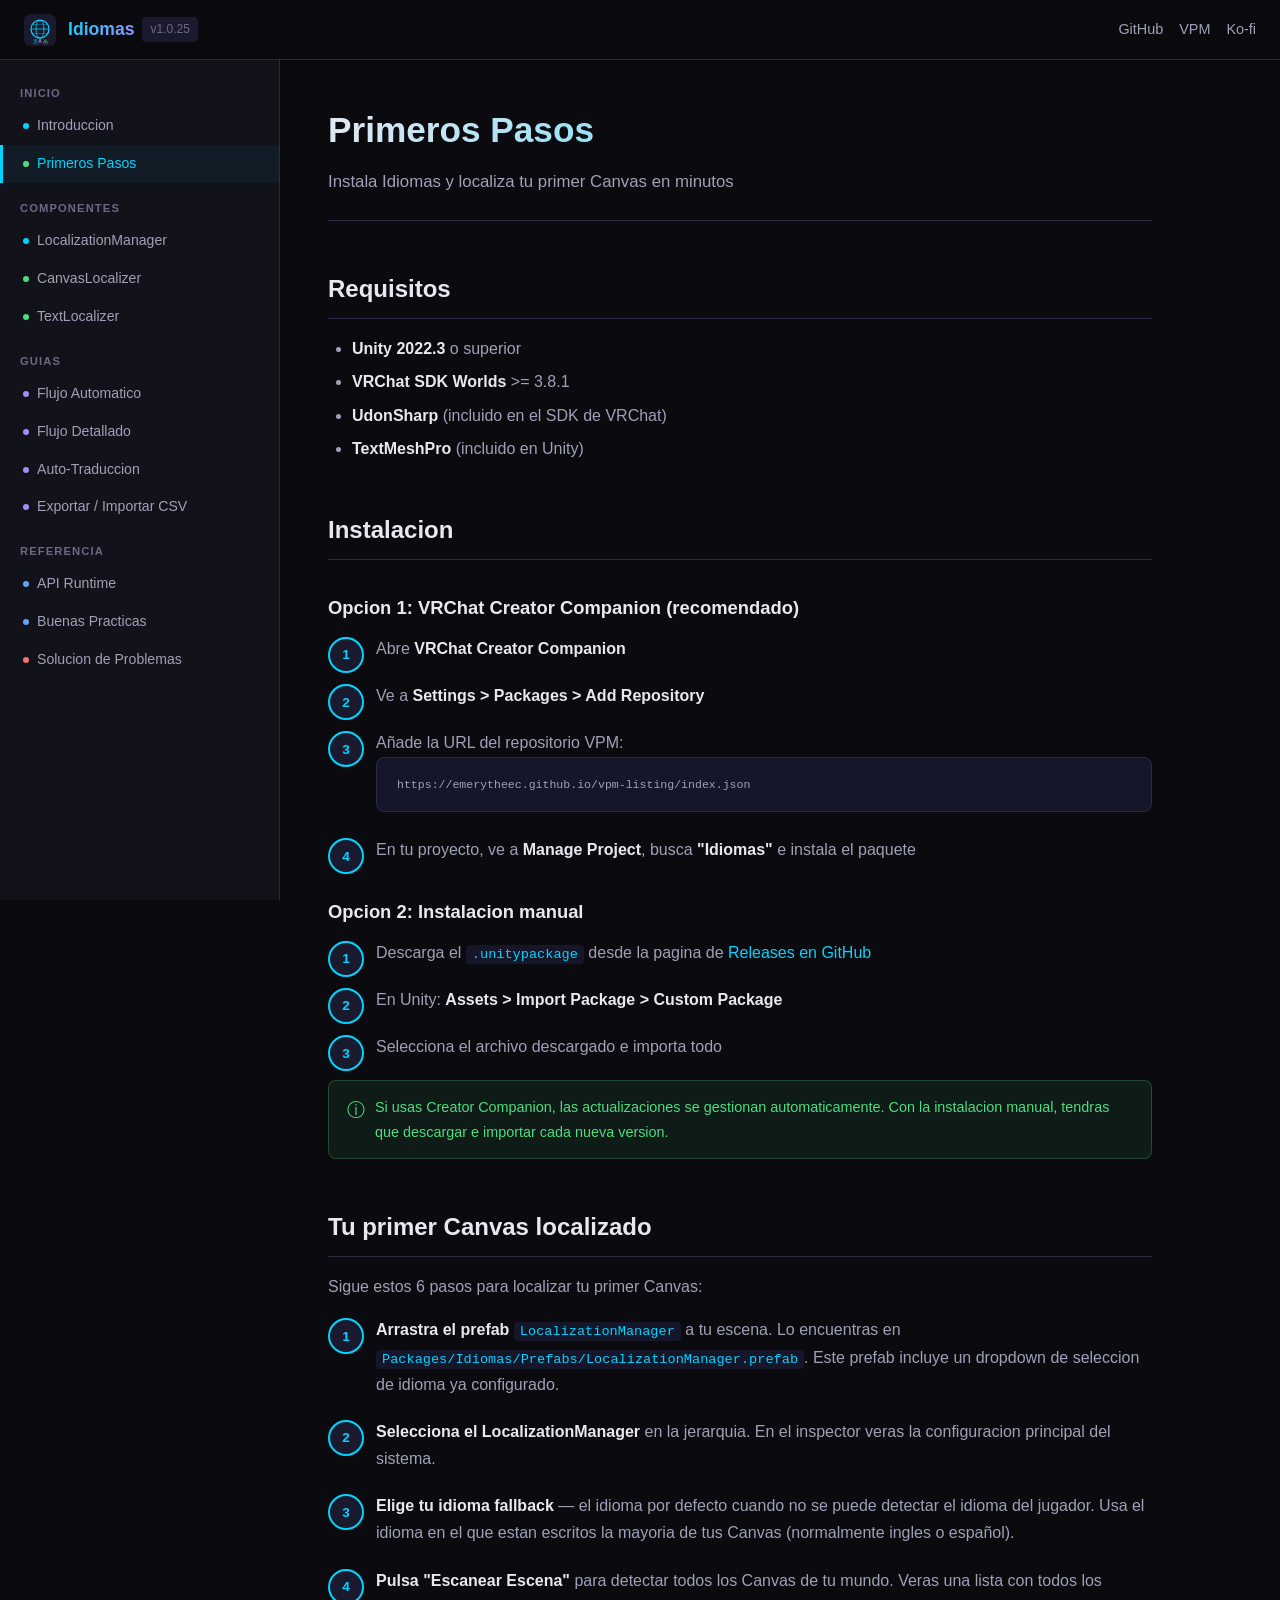
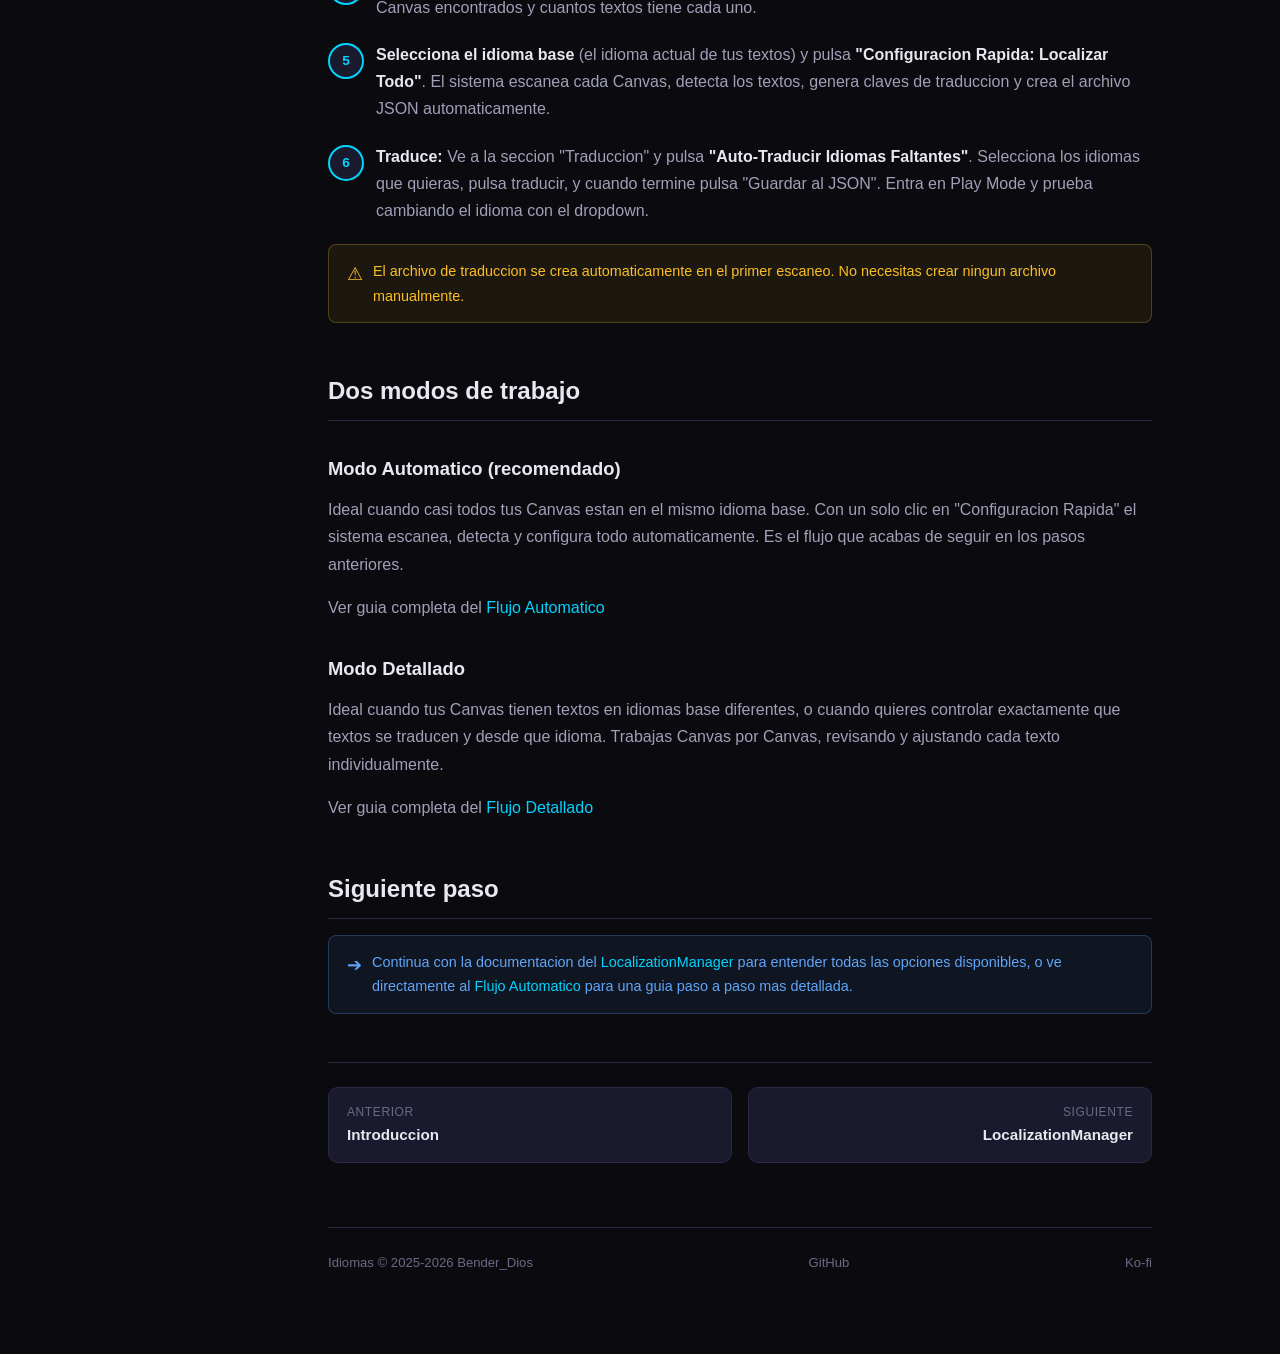
==== getting-started.html @ 16885028 "Initial documentation site for Idiomas - VRChat Localization 12 pages: intro, getting started, 3 com" ====
<!DOCTYPE html>
<html lang="es">
<head>
  <meta charset="UTF-8">
  <meta name="viewport" content="width=device-width, initial-scale=1.0">
  <title>Primeros Pasos - Idiomas</title>
  <link rel="stylesheet" href="./assets/css/style.css">
  <link rel="icon" type="image/svg+xml" href="./assets/images/logo.svg">
</head>
<body>

<header class="header">
  <a href="./index.html" class="header-logo">
    <img src="./assets/images/logo.svg" alt="Idiomas"><span>Idiomas</span>
  </a>
  <span class="header-version">v1.0.25</span>
  <nav class="header-nav">
    <a href="https://github.com/emerytheec/Idiomas">GitHub</a>
    <a href="https://emerytheec.github.io/vpm-listing/">VPM</a>
    <a href="https://ko-fi.com/bender_dios">Ko-fi</a>
  </nav>
  <button class="menu-toggle">&#9776;</button>
</header>

<div class="sidebar-overlay"></div>

<aside class="sidebar">
  <div class="sidebar-section">
    <div class="sidebar-title">Inicio</div>
    <a href="./index.html" class="sidebar-link"><span class="dot dot-cyan"></span> Introduccion</a>
    <a href="./getting-started.html" class="sidebar-link"><span class="dot dot-green"></span> Primeros Pasos</a>
  </div>
  <div class="sidebar-section">
    <div class="sidebar-title">Componentes</div>
    <a href="./components/localization-manager.html" class="sidebar-link"><span class="dot dot-cyan"></span> LocalizationManager</a>
    <a href="./components/canvas-localizer.html" class="sidebar-link"><span class="dot dot-green"></span> CanvasLocalizer</a>
    <a href="./components/text-localizer.html" class="sidebar-link"><span class="dot dot-green"></span> TextLocalizer</a>
  </div>
  <div class="sidebar-section">
    <div class="sidebar-title">Guias</div>
    <a href="./guides/automatic-workflow.html" class="sidebar-link"><span class="dot dot-purple"></span> Flujo Automatico</a>
    <a href="./guides/detailed-workflow.html" class="sidebar-link"><span class="dot dot-purple"></span> Flujo Detallado</a>
    <a href="./guides/auto-translate.html" class="sidebar-link"><span class="dot dot-purple"></span> Auto-Traduccion</a>
    <a href="./guides/csv-export-import.html" class="sidebar-link"><span class="dot dot-purple"></span> Exportar / Importar CSV</a>
  </div>
  <div class="sidebar-section">
    <div class="sidebar-title">Referencia</div>
    <a href="./api/runtime-api.html" class="sidebar-link"><span class="dot dot-blue"></span> API Runtime</a>
    <a href="./guides/best-practices.html" class="sidebar-link"><span class="dot dot-blue"></span> Buenas Practicas</a>
    <a href="./guides/troubleshooting.html" class="sidebar-link"><span class="dot dot-red"></span> Solucion de Problemas</a>
  </div>
</aside>

<main class="main">

  <h1>Primeros Pasos</h1>
  <p class="page-subtitle">Instala Idiomas y localiza tu primer Canvas en minutos</p>

  <h2>Requisitos</h2>
  <ul>
    <li><strong>Unity 2022.3</strong> o superior</li>
    <li><strong>VRChat SDK Worlds</strong> >= 3.8.1</li>
    <li><strong>UdonSharp</strong> (incluido en el SDK de VRChat)</li>
    <li><strong>TextMeshPro</strong> (incluido en Unity)</li>
  </ul>

  <h2>Instalacion</h2>

  <h3>Opcion 1: VRChat Creator Companion (recomendado)</h3>
  <ol class="steps">
    <li>Abre <strong>VRChat Creator Companion</strong></li>
    <li>Ve a <strong>Settings &gt; Packages &gt; Add Repository</strong></li>
    <li>Añade la URL del repositorio VPM:
      <pre><code>https://emerytheec.github.io/vpm-listing/index.json</code></pre>
    </li>
    <li>En tu proyecto, ve a <strong>Manage Project</strong>, busca <strong>"Idiomas"</strong> e instala el paquete</li>
  </ol>

  <h3>Opcion 2: Instalacion manual</h3>
  <ol class="steps">
    <li>Descarga el <code>.unitypackage</code> desde la pagina de <a href="https://github.com/emerytheec/Idiomas/releases">Releases en GitHub</a></li>
    <li>En Unity: <strong>Assets &gt; Import Package &gt; Custom Package</strong></li>
    <li>Selecciona el archivo descargado e importa todo</li>
  </ol>

  <div class="info-box tip">
    <span class="icon">&#9432;</span>
    <span>Si usas Creator Companion, las actualizaciones se gestionan automaticamente. Con la instalacion manual, tendras que descargar e importar cada nueva version.</span>
  </div>

  <h2>Tu primer Canvas localizado</h2>
  <p>Sigue estos 6 pasos para localizar tu primer Canvas:</p>

  <ol class="steps">
    <li><strong>Arrastra el prefab</strong> <code>LocalizationManager</code> a tu escena. Lo encuentras en <code>Packages/Idiomas/Prefabs/LocalizationManager.prefab</code>. Este prefab incluye un dropdown de seleccion de idioma ya configurado.</li>
    <li><strong>Selecciona el LocalizationManager</strong> en la jerarquia. En el inspector veras la configuracion principal del sistema.</li>
    <li><strong>Elige tu idioma fallback</strong> &mdash; el idioma por defecto cuando no se puede detectar el idioma del jugador. Usa el idioma en el que estan escritos la mayoria de tus Canvas (normalmente ingles o español).</li>
    <li><strong>Pulsa "Escanear Escena"</strong> para detectar todos los Canvas de tu mundo. Veras una lista con todos los Canvas encontrados y cuantos textos tiene cada uno.</li>
    <li><strong>Selecciona el idioma base</strong> (el idioma actual de tus textos) y pulsa <strong>"Configuracion Rapida: Localizar Todo"</strong>. El sistema escanea cada Canvas, detecta los textos, genera claves de traduccion y crea el archivo JSON automaticamente.</li>
    <li><strong>Traduce:</strong> Ve a la seccion "Traduccion" y pulsa <strong>"Auto-Traducir Idiomas Faltantes"</strong>. Selecciona los idiomas que quieras, pulsa traducir, y cuando termine pulsa "Guardar al JSON". Entra en Play Mode y prueba cambiando el idioma con el dropdown.</li>
  </ol>

  <div class="info-box warning">
    <span class="icon">&#9888;</span>
    <span>El archivo de traduccion se crea automaticamente en el primer escaneo. No necesitas crear ningun archivo manualmente.</span>
  </div>

  <h2>Dos modos de trabajo</h2>

  <h3>Modo Automatico (recomendado)</h3>
  <p>
    Ideal cuando casi todos tus Canvas estan en el mismo idioma base. Con un solo clic en "Configuracion Rapida" el sistema escanea, detecta y configura todo automaticamente. Es el flujo que acabas de seguir en los pasos anteriores.
  </p>
  <p>Ver guia completa del <a href="./guides/automatic-workflow.html">Flujo Automatico</a></p>

  <h3>Modo Detallado</h3>
  <p>
    Ideal cuando tus Canvas tienen textos en idiomas base diferentes, o cuando quieres controlar exactamente que textos se traducen y desde que idioma. Trabajas Canvas por Canvas, revisando y ajustando cada texto individualmente.
  </p>
  <p>Ver guia completa del <a href="./guides/detailed-workflow.html">Flujo Detallado</a></p>

  <h2>Siguiente paso</h2>
  <div class="info-box info">
    <span class="icon">&#10132;</span>
    <span>Continua con la documentacion del <a href="./components/localization-manager.html">LocalizationManager</a> para entender todas las opciones disponibles, o ve directamente al <a href="./guides/automatic-workflow.html">Flujo Automatico</a> para una guia paso a paso mas detallada.</span>
  </div>

  <div class="page-nav">
    <a href="./index.html" class="prev">
      <div class="nav-label">Anterior</div>
      <div class="nav-title">Introduccion</div>
    </a>
    <a href="./components/localization-manager.html" class="next">
      <div class="nav-label">Siguiente</div>
      <div class="nav-title">LocalizationManager</div>
    </a>
  </div>

  <footer class="footer">
    <span>Idiomas &copy; 2025-2026 Bender_Dios</span>
    <a href="https://github.com/emerytheec/Idiomas">GitHub</a>
    <a href="https://ko-fi.com/bender_dios">Ko-fi</a>
  </footer>
</main>

<script src="./assets/js/main.js"></script>
</body>
</html>
---- assets/css/style.css ----
/* Idiomas Documentation - Dark Theme (based on Menu Radial Docs) */
:root {
  --bg-primary: #0a0a0f;
  --bg-secondary: #12121a;
  --bg-card: #1a1a2e;
  --bg-card-hover: #222240;
  --bg-code: #16162a;
  --border: #2a2a45;
  --border-hover: #3a3a60;
  --text-primary: #e8e8f0;
  --text-secondary: #a0a0b8;
  --text-muted: #6a6a85;
  --accent-cyan: #00d4ff;
  --accent-magenta: #ff00aa;
  --accent-green: #4ade80;
  --accent-yellow: #fbbf24;
  --accent-orange: #fb923c;
  --accent-red: #f87171;
  --accent-blue: #60a5fa;
  --accent-purple: #a78bfa;
  --accent-pink: #f472b6;
  --sidebar-width: 280px;
  --header-height: 60px;
  --transition: 0.2s ease;
}

* {
  margin: 0;
  padding: 0;
  box-sizing: border-box;
}

html {
  scroll-behavior: smooth;
  scroll-padding-top: calc(var(--header-height) + 20px);
}

body {
  font-family: 'Segoe UI', -apple-system, BlinkMacSystemFont, sans-serif;
  background: var(--bg-primary);
  color: var(--text-primary);
  line-height: 1.7;
  min-height: 100vh;
}

/* Header */
.header {
  position: fixed;
  top: 0;
  left: 0;
  right: 0;
  height: var(--header-height);
  background: rgba(10, 10, 15, 0.95);
  backdrop-filter: blur(20px);
  border-bottom: 1px solid var(--border);
  display: flex;
  align-items: center;
  padding: 0 24px;
  z-index: 1000;
}

.header-logo {
  display: flex;
  align-items: center;
  gap: 12px;
  text-decoration: none;
  color: var(--text-primary);
}

.header-logo img {
  width: 32px;
  height: 32px;
  border-radius: 6px;
}

.header-logo span {
  font-size: 1.1rem;
  font-weight: 700;
  background: linear-gradient(135deg, var(--accent-cyan), var(--accent-purple));
  -webkit-background-clip: text;
  -webkit-text-fill-color: transparent;
}

.header-version {
  font-size: 0.75rem;
  color: var(--text-muted);
  background: var(--bg-card);
  padding: 2px 8px;
  border-radius: 4px;
  margin-left: 8px;
}

.header-nav {
  margin-left: auto;
  display: flex;
  gap: 16px;
  align-items: center;
}

.header-nav a {
  color: var(--text-secondary);
  text-decoration: none;
  font-size: 0.9rem;
  transition: color var(--transition);
}

.header-nav a:hover {
  color: var(--accent-cyan);
}

.menu-toggle {
  display: none;
  background: none;
  border: none;
  color: var(--text-primary);
  font-size: 1.5rem;
  cursor: pointer;
  padding: 4px 8px;
}

/* Sidebar */
.sidebar {
  position: fixed;
  top: var(--header-height);
  left: 0;
  width: var(--sidebar-width);
  height: calc(100vh - var(--header-height));
  background: var(--bg-secondary);
  border-right: 1px solid var(--border);
  overflow-y: auto;
  padding: 16px 0;
  z-index: 900;
  transition: transform 0.3s ease;
}

.sidebar-section {
  margin-bottom: 8px;
}

.sidebar-title {
  font-size: 0.7rem;
  font-weight: 700;
  text-transform: uppercase;
  letter-spacing: 0.1em;
  color: var(--text-muted);
  padding: 8px 20px 4px;
}

.sidebar-link {
  display: flex;
  align-items: center;
  gap: 8px;
  padding: 7px 20px;
  color: var(--text-secondary);
  text-decoration: none;
  font-size: 0.88rem;
  transition: all var(--transition);
  border-left: 3px solid transparent;
}

.sidebar-link:hover {
  color: var(--text-primary);
  background: rgba(255, 255, 255, 0.03);
}

.sidebar-link.active {
  color: var(--accent-cyan);
  background: rgba(0, 212, 255, 0.05);
  border-left-color: var(--accent-cyan);
}

.sidebar-link .dot {
  width: 6px;
  height: 6px;
  border-radius: 50%;
  flex-shrink: 0;
}

.dot-cyan { background: var(--accent-cyan); }
.dot-green { background: var(--accent-green); }
.dot-yellow { background: var(--accent-yellow); }
.dot-orange { background: var(--accent-orange); }
.dot-red { background: var(--accent-red); }
.dot-blue { background: var(--accent-blue); }
.dot-purple { background: var(--accent-purple); }
.dot-pink { background: var(--accent-pink); }
.dot-magenta { background: var(--accent-magenta); }

/* Main Content */
.main {
  margin-left: var(--sidebar-width);
  margin-top: var(--header-height);
  padding: 40px 48px 80px;
  max-width: 920px;
}

/* Typography */
h1 {
  font-size: 2.2rem;
  font-weight: 800;
  margin-bottom: 8px;
  background: linear-gradient(135deg, var(--text-primary), var(--accent-cyan));
  -webkit-background-clip: text;
  -webkit-text-fill-color: transparent;
}

.page-subtitle {
  font-size: 1.05rem;
  color: var(--text-secondary);
  margin-bottom: 32px;
  padding-bottom: 24px;
  border-bottom: 1px solid var(--border);
}

h2 {
  font-size: 1.5rem;
  font-weight: 700;
  color: var(--text-primary);
  margin-top: 48px;
  margin-bottom: 16px;
  padding-bottom: 8px;
  border-bottom: 1px solid var(--border);
}

h3 {
  font-size: 1.15rem;
  font-weight: 600;
  color: var(--text-primary);
  margin-top: 32px;
  margin-bottom: 12px;
}

h4 {
  font-size: 1rem;
  font-weight: 600;
  color: var(--text-secondary);
  margin-top: 24px;
  margin-bottom: 8px;
}

p {
  margin-bottom: 16px;
  color: var(--text-secondary);
}

strong {
  color: var(--text-primary);
  font-weight: 600;
}

a {
  color: var(--accent-cyan);
  text-decoration: none;
  transition: color var(--transition);
}

a:hover {
  color: #33e0ff;
  text-decoration: underline;
}

/* Lists */
ul, ol {
  margin-bottom: 16px;
  padding-left: 24px;
}

li {
  margin-bottom: 6px;
  color: var(--text-secondary);
}

li strong {
  color: var(--text-primary);
}

/* Tables */
.table-wrapper {
  overflow-x: auto;
  margin-bottom: 24px;
  border-radius: 8px;
  border: 1px solid var(--border);
}

table {
  width: 100%;
  border-collapse: collapse;
  font-size: 0.9rem;
}

thead {
  background: var(--bg-card);
}

th {
  padding: 10px 14px;
  text-align: left;
  font-weight: 600;
  color: var(--text-primary);
  border-bottom: 1px solid var(--border);
  white-space: nowrap;
}

td {
  padding: 9px 14px;
  border-bottom: 1px solid rgba(42, 42, 69, 0.5);
  color: var(--text-secondary);
}

tr:last-child td {
  border-bottom: none;
}

tr:hover td {
  background: rgba(255, 255, 255, 0.02);
}

/* Code */
code {
  font-family: 'JetBrains Mono', 'Fira Code', 'Consolas', monospace;
  font-size: 0.85em;
  background: var(--bg-code);
  padding: 2px 6px;
  border-radius: 4px;
  color: var(--accent-cyan);
}

pre {
  background: var(--bg-code);
  border: 1px solid var(--border);
  border-radius: 8px;
  padding: 16px 20px;
  overflow-x: auto;
  margin-bottom: 24px;
  font-size: 0.85rem;
  line-height: 1.6;
}

pre code {
  background: none;
  padding: 0;
  color: var(--text-secondary);
}

/* Cards & Boxes */
.card {
  background: var(--bg-card);
  border: 1px solid var(--border);
  border-radius: 12px;
  padding: 20px 24px;
  margin-bottom: 20px;
  transition: border-color var(--transition);
}

.card:hover {
  border-color: var(--border-hover);
}

.card-title {
  font-size: 1.05rem;
  font-weight: 600;
  margin-bottom: 8px;
  color: var(--text-primary);
}

/* Info/Warning/Error boxes */
.info-box {
  border-radius: 8px;
  padding: 14px 18px;
  margin-bottom: 20px;
  font-size: 0.9rem;
  display: flex;
  gap: 10px;
  align-items: flex-start;
}

.info-box .icon {
  font-size: 1.1rem;
  flex-shrink: 0;
  margin-top: 1px;
}

.info-box.info {
  background: rgba(96, 165, 250, 0.08);
  border: 1px solid rgba(96, 165, 250, 0.25);
  color: var(--accent-blue);
}

.info-box.tip {
  background: rgba(74, 222, 128, 0.08);
  border: 1px solid rgba(74, 222, 128, 0.25);
  color: var(--accent-green);
}

.info-box.warning {
  background: rgba(251, 191, 36, 0.08);
  border: 1px solid rgba(251, 191, 36, 0.25);
  color: var(--accent-yellow);
}

.info-box.danger {
  background: rgba(248, 113, 113, 0.08);
  border: 1px solid rgba(248, 113, 113, 0.25);
  color: var(--accent-red);
}

/* Component badge */
.component-badge {
  display: inline-flex;
  align-items: center;
  gap: 6px;
  padding: 4px 12px;
  border-radius: 20px;
  font-size: 0.78rem;
  font-weight: 600;
  text-transform: uppercase;
  letter-spacing: 0.05em;
}

.badge-runtime {
  background: rgba(0, 212, 255, 0.12);
  color: var(--accent-cyan);
  border: 1px solid rgba(0, 212, 255, 0.3);
}

.badge-editor {
  background: rgba(167, 139, 250, 0.12);
  color: var(--accent-purple);
  border: 1px solid rgba(167, 139, 250, 0.3);
}

.badge-guide {
  background: rgba(74, 222, 128, 0.12);
  color: var(--accent-green);
  border: 1px solid rgba(74, 222, 128, 0.3);
}

/* Screenshot with CSS overlay annotations */
.screenshot-container {
  position: relative;
  margin-bottom: 24px;
}

.screenshot-container img {
  width: 100%;
  border-radius: 8px;
  border: 1px solid var(--border);
}

.screenshot-annotated {
  position: relative;
  margin-bottom: 8px;
}

.screenshot-annotated img {
  width: 100%;
  border-radius: 8px;
  border: 1px solid var(--border);
  display: block;
}

.screenshot-annotated .marker {
  position: absolute;
  width: 22px;
  height: 22px;
  border-radius: 50%;
  background: var(--accent-cyan);
  color: var(--bg-primary);
  font-size: 0.7rem;
  font-weight: 800;
  display: flex;
  align-items: center;
  justify-content: center;
  transform: translate(-50%, -50%);
  box-shadow: 0 0 0 2px rgba(0, 0, 0, 0.6), 0 0 8px rgba(0, 212, 255, 0.4);
  z-index: 10;
  pointer-events: none;
}

.screenshot-annotated .marker.red {
  background: var(--accent-red);
  box-shadow: 0 0 0 2px rgba(0, 0, 0, 0.6), 0 0 8px rgba(248, 113, 113, 0.4);
}

.screenshot-annotated .marker.green {
  background: var(--accent-green);
  box-shadow: 0 0 0 2px rgba(0, 0, 0, 0.6), 0 0 8px rgba(74, 222, 128, 0.4);
}

.screenshot-annotated .marker.yellow {
  background: var(--accent-yellow);
  color: #1a1a2e;
  box-shadow: 0 0 0 2px rgba(0, 0, 0, 0.6), 0 0 8px rgba(251, 191, 36, 0.4);
}

.screenshot-annotated .marker.purple {
  background: var(--accent-purple);
  box-shadow: 0 0 0 2px rgba(0, 0, 0, 0.6), 0 0 8px rgba(167, 139, 250, 0.4);
}

/* Annotation reference list (below screenshot) */
.annotation-list {
  display: grid;
  grid-template-columns: auto 1fr;
  gap: 6px 12px;
  margin-bottom: 24px;
}

.annotation-number {
  display: inline-flex;
  align-items: center;
  justify-content: center;
  width: 24px;
  height: 24px;
  border-radius: 50%;
  background: var(--accent-cyan);
  color: var(--bg-primary);
  font-size: 0.75rem;
  font-weight: 700;
  flex-shrink: 0;
}

.annotation-text {
  color: var(--text-secondary);
  font-size: 0.9rem;
  padding-top: 2px;
}

/* Hierarchy diagram */
.hierarchy {
  background: var(--bg-code);
  border: 1px solid var(--border);
  border-radius: 8px;
  padding: 20px 24px;
  margin-bottom: 24px;
  font-family: 'JetBrains Mono', 'Fira Code', monospace;
  font-size: 0.85rem;
  line-height: 1.8;
  color: var(--text-secondary);
  overflow-x: auto;
}

.hierarchy .h-component {
  color: var(--accent-cyan);
  font-weight: 600;
}

.hierarchy .h-label {
  color: var(--text-muted);
  font-style: italic;
}

/* Step list (numbered workflow) */
.steps {
  counter-reset: step;
  list-style: none;
  padding-left: 0;
}

.steps li {
  counter-increment: step;
  position: relative;
  padding-left: 48px;
  margin-bottom: 20px;
}

.steps li::before {
  content: counter(step);
  position: absolute;
  left: 0;
  top: 2px;
  width: 32px;
  height: 32px;
  border-radius: 50%;
  background: var(--bg-card);
  border: 2px solid var(--accent-cyan);
  color: var(--accent-cyan);
  font-weight: 700;
  font-size: 0.85rem;
  display: flex;
  align-items: center;
  justify-content: center;
}

/* Grid for component cards */
.component-grid {
  display: grid;
  grid-template-columns: repeat(auto-fill, minmax(260px, 1fr));
  gap: 16px;
  margin-bottom: 32px;
}

.component-card {
  background: var(--bg-card);
  border: 1px solid var(--border);
  border-radius: 10px;
  padding: 18px;
  text-decoration: none;
  transition: all var(--transition);
  display: block;
}

.component-card:hover {
  border-color: var(--accent-cyan);
  background: var(--bg-card-hover);
  transform: translateY(-2px);
  text-decoration: none;
}

.component-card .cc-name {
  font-weight: 600;
  color: var(--text-primary);
  margin-bottom: 6px;
  font-size: 0.95rem;
}

.component-card .cc-desc {
  font-size: 0.83rem;
  color: var(--text-muted);
  line-height: 1.5;
}

/* Language badge */
.lang-badge {
  display: inline-block;
  padding: 2px 8px;
  border-radius: 4px;
  font-size: 0.78rem;
  font-weight: 600;
  background: var(--bg-card);
  border: 1px solid var(--border);
  color: var(--text-secondary);
  margin: 2px;
}

.lang-badge.active {
  background: rgba(0, 212, 255, 0.12);
  border-color: rgba(0, 212, 255, 0.3);
  color: var(--accent-cyan);
}

/* Feature list with icons */
.feature-list {
  list-style: none;
  padding-left: 0;
}

.feature-list li {
  padding: 8px 0 8px 32px;
  position: relative;
}

.feature-list li::before {
  content: attr(data-icon);
  position: absolute;
  left: 0;
  font-size: 1.1rem;
}

/* Button styles */
.btn-ref {
  display: inline-flex;
  align-items: center;
  gap: 6px;
  padding: 4px 10px;
  border-radius: 6px;
  font-size: 0.8rem;
  font-weight: 500;
  border: 1px solid;
}

.btn-green {
  background: rgba(74, 222, 128, 0.1);
  border-color: rgba(74, 222, 128, 0.3);
  color: var(--accent-green);
}

.btn-blue {
  background: rgba(96, 165, 250, 0.1);
  border-color: rgba(96, 165, 250, 0.3);
  color: var(--accent-blue);
}

.btn-orange {
  background: rgba(251, 146, 60, 0.1);
  border-color: rgba(251, 146, 60, 0.3);
  color: var(--accent-orange);
}

.btn-red {
  background: rgba(248, 113, 113, 0.1);
  border-color: rgba(248, 113, 113, 0.3);
  color: var(--accent-red);
}

.btn-yellow {
  background: rgba(251, 191, 36, 0.1);
  border-color: rgba(251, 191, 36, 0.3);
  color: var(--accent-yellow);
}

.btn-purple {
  background: rgba(167, 139, 250, 0.1);
  border-color: rgba(167, 139, 250, 0.3);
  color: var(--accent-purple);
}

.btn-cyan {
  background: rgba(0, 212, 255, 0.1);
  border-color: rgba(0, 212, 255, 0.3);
  color: var(--accent-cyan);
}

/* Footer */
.footer {
  margin-top: 64px;
  padding-top: 24px;
  border-top: 1px solid var(--border);
  color: var(--text-muted);
  font-size: 0.82rem;
  display: flex;
  justify-content: space-between;
  align-items: center;
}

.footer a {
  color: var(--text-muted);
}

.footer a:hover {
  color: var(--accent-cyan);
}

/* Prev/Next navigation */
.page-nav {
  display: flex;
  gap: 16px;
  margin-top: 48px;
  padding-top: 24px;
  border-top: 1px solid var(--border);
}

.page-nav a {
  flex: 1;
  background: var(--bg-card);
  border: 1px solid var(--border);
  border-radius: 10px;
  padding: 14px 18px;
  text-decoration: none;
  transition: all var(--transition);
}

.page-nav a:hover {
  border-color: var(--accent-cyan);
  text-decoration: none;
}

.page-nav .nav-label {
  font-size: 0.75rem;
  color: var(--text-muted);
  text-transform: uppercase;
  letter-spacing: 0.05em;
}

.page-nav .nav-title {
  font-size: 0.95rem;
  color: var(--text-primary);
  font-weight: 600;
}

.page-nav .next {
  text-align: right;
}

/* Responsive */
@media (max-width: 900px) {
  .sidebar {
    transform: translateX(-100%);
  }

  .sidebar.open {
    transform: translateX(0);
  }

  .main {
    margin-left: 0;
    padding: 24px 20px 60px;
  }

  .menu-toggle {
    display: block;
  }

  h1 {
    font-size: 1.7rem;
  }

  .component-grid {
    grid-template-columns: 1fr;
  }

  .page-nav {
    flex-direction: column;
  }

  .header-nav {
    display: none;
  }

  .screenshot-annotated .marker {
    width: 18px;
    height: 18px;
    font-size: 0.6rem;
  }
}

/* Sidebar overlay for mobile */
.sidebar-overlay {
  display: none;
  position: fixed;
  inset: 0;
  background: rgba(0, 0, 0, 0.5);
  z-index: 899;
}

.sidebar-overlay.active {
  display: block;
}

/* Scrollbar */
::-webkit-scrollbar {
  width: 6px;
}

::-webkit-scrollbar-track {
  background: var(--bg-secondary);
}

::-webkit-scrollbar-thumb {
  background: var(--border);
  border-radius: 3px;
}

::-webkit-scrollbar-thumb:hover {
  background: var(--border-hover);
}

/* Selection */
::selection {
  background: rgba(0, 212, 255, 0.25);
  color: var(--text-primary);
}
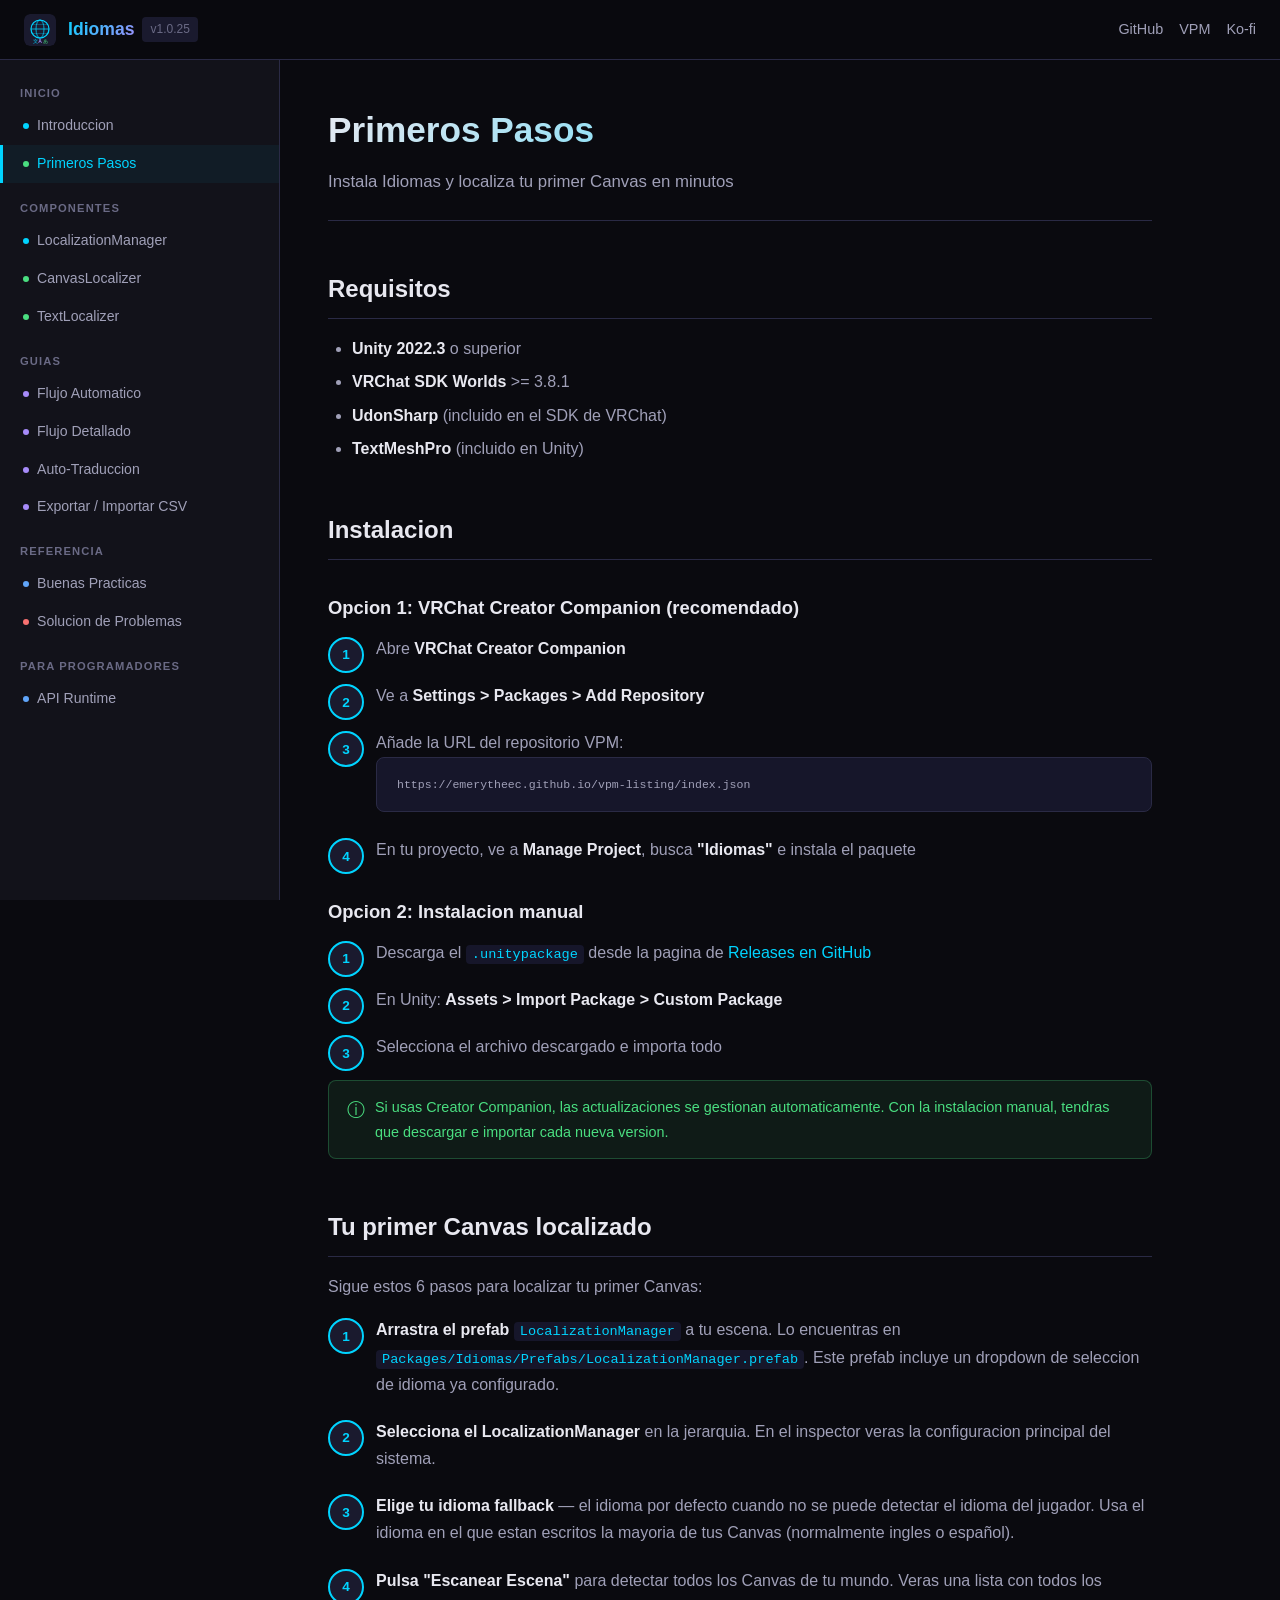
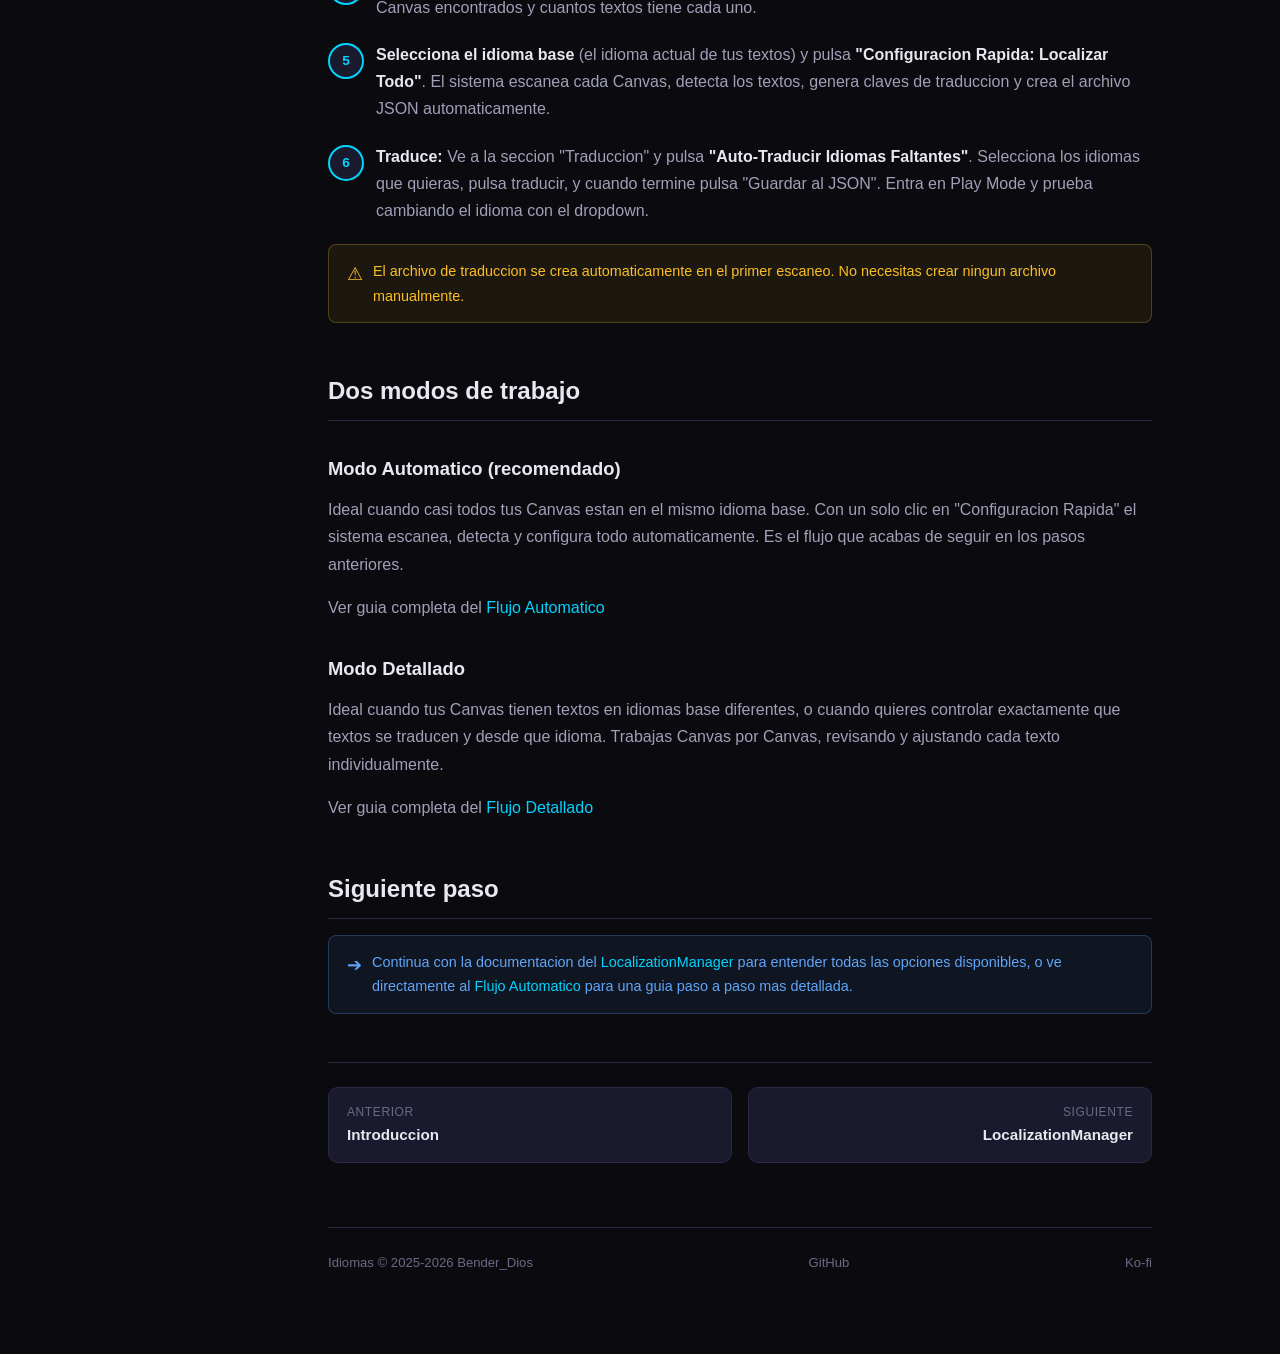
==== commit b01603a8: "Reescribir manual: enfocar a usuario, eliminar tablas tecnicas - Reescritas 3 paginas de componentes" ====
--- a/getting-started.html
+++ b/getting-started.html
@@ -45,9 +45,12 @@
   </div>
   <div class="sidebar-section">
     <div class="sidebar-title">Referencia</div>
-    <a href="./api/runtime-api.html" class="sidebar-link"><span class="dot dot-blue"></span> API Runtime</a>
     <a href="./guides/best-practices.html" class="sidebar-link"><span class="dot dot-blue"></span> Buenas Practicas</a>
     <a href="./guides/troubleshooting.html" class="sidebar-link"><span class="dot dot-red"></span> Solucion de Problemas</a>
+  </div>
+  <div class="sidebar-section">
+    <div class="sidebar-title">Para programadores</div>
+    <a href="./api/runtime-api.html" class="sidebar-link"><span class="dot dot-blue"></span> API Runtime</a>
   </div>
 </aside>
 
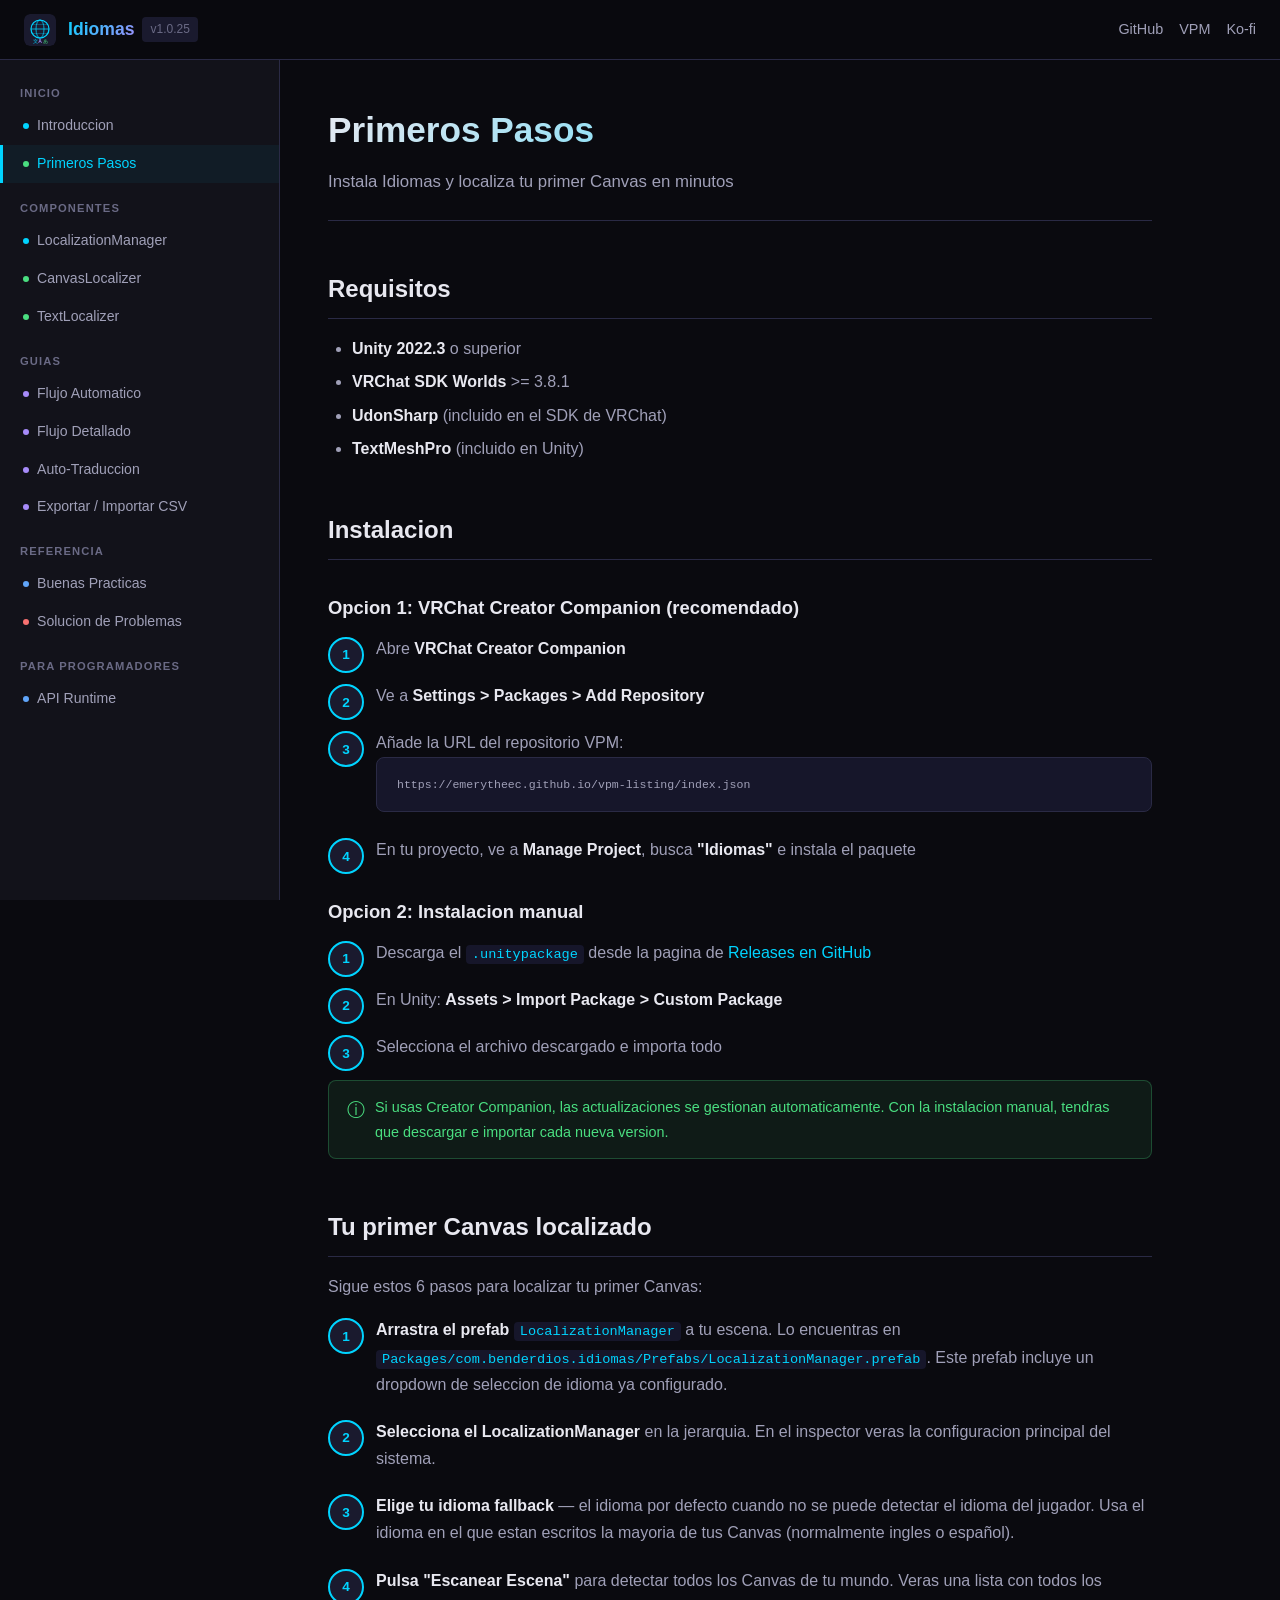
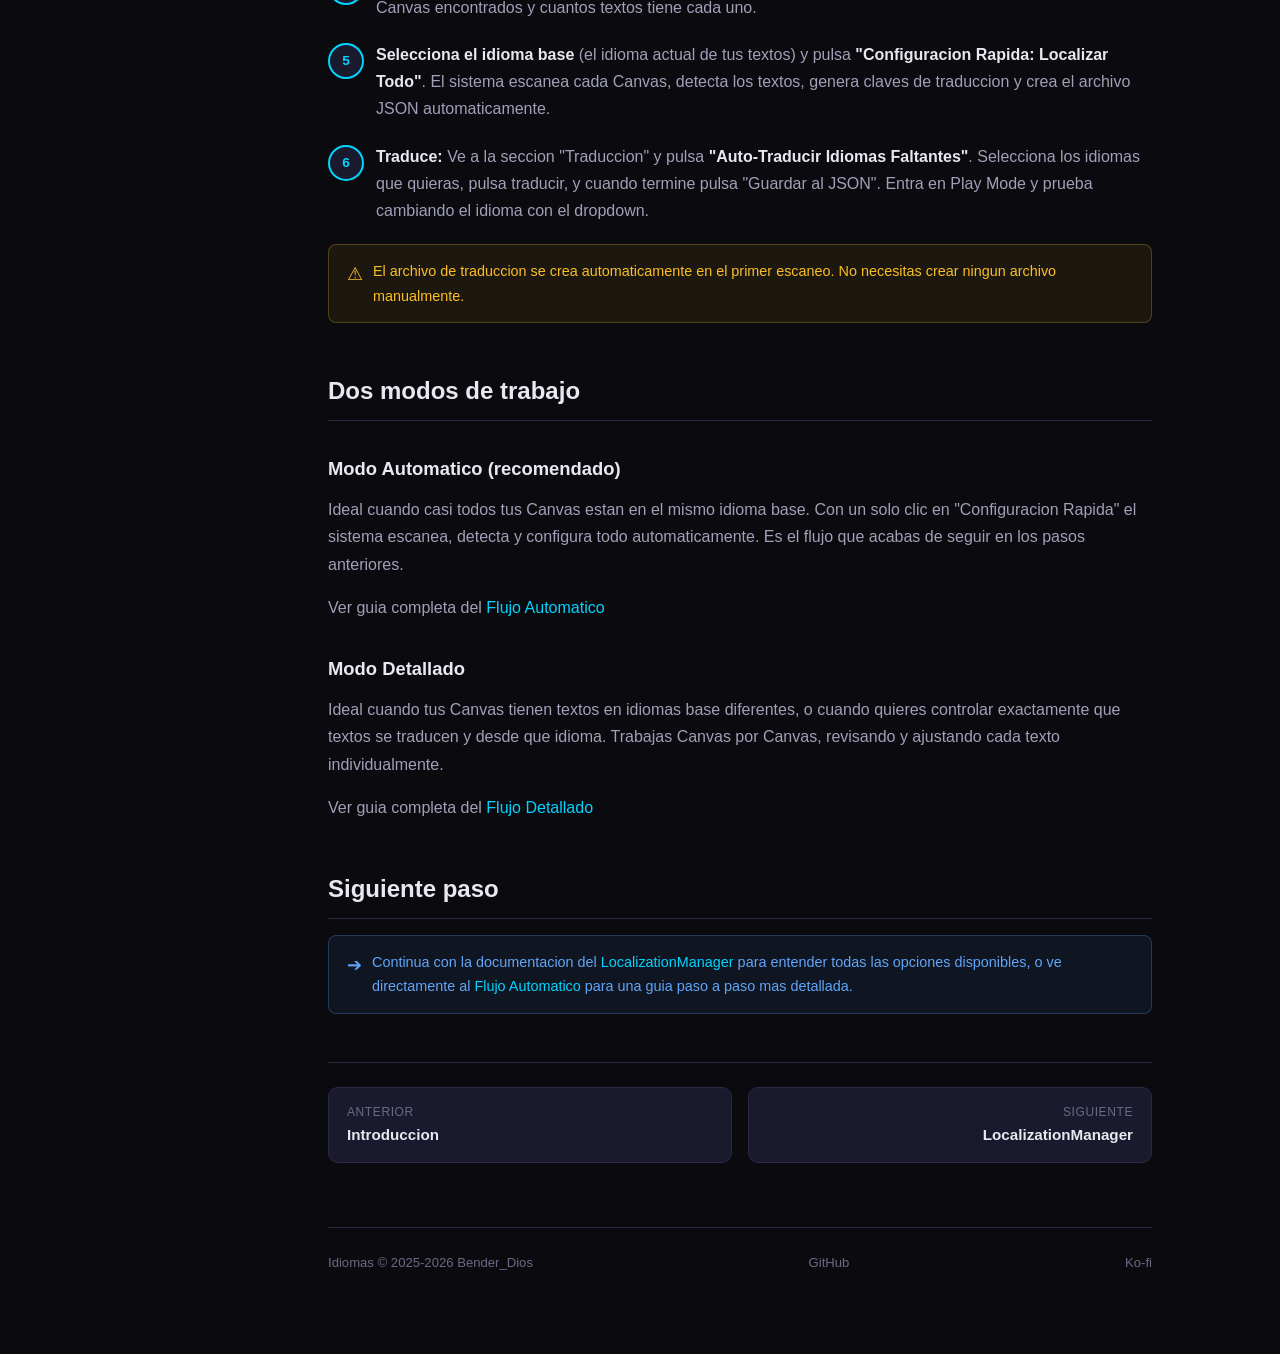
==== commit e30ce28c: "Fix prefab path in getting-started: use package name" ====
--- a/getting-started.html
+++ b/getting-started.html
@@ -95,7 +95,7 @@
   <p>Sigue estos 6 pasos para localizar tu primer Canvas:</p>
 
   <ol class="steps">
-    <li><strong>Arrastra el prefab</strong> <code>LocalizationManager</code> a tu escena. Lo encuentras en <code>Packages/Idiomas/Prefabs/LocalizationManager.prefab</code>. Este prefab incluye un dropdown de seleccion de idioma ya configurado.</li>
+    <li><strong>Arrastra el prefab</strong> <code>LocalizationManager</code> a tu escena. Lo encuentras en <code>Packages/com.benderdios.idiomas/Prefabs/LocalizationManager.prefab</code>. Este prefab incluye un dropdown de seleccion de idioma ya configurado.</li>
     <li><strong>Selecciona el LocalizationManager</strong> en la jerarquia. En el inspector veras la configuracion principal del sistema.</li>
     <li><strong>Elige tu idioma fallback</strong> &mdash; el idioma por defecto cuando no se puede detectar el idioma del jugador. Usa el idioma en el que estan escritos la mayoria de tus Canvas (normalmente ingles o español).</li>
     <li><strong>Pulsa "Escanear Escena"</strong> para detectar todos los Canvas de tu mundo. Veras una lista con todos los Canvas encontrados y cuantos textos tiene cada uno.</li>
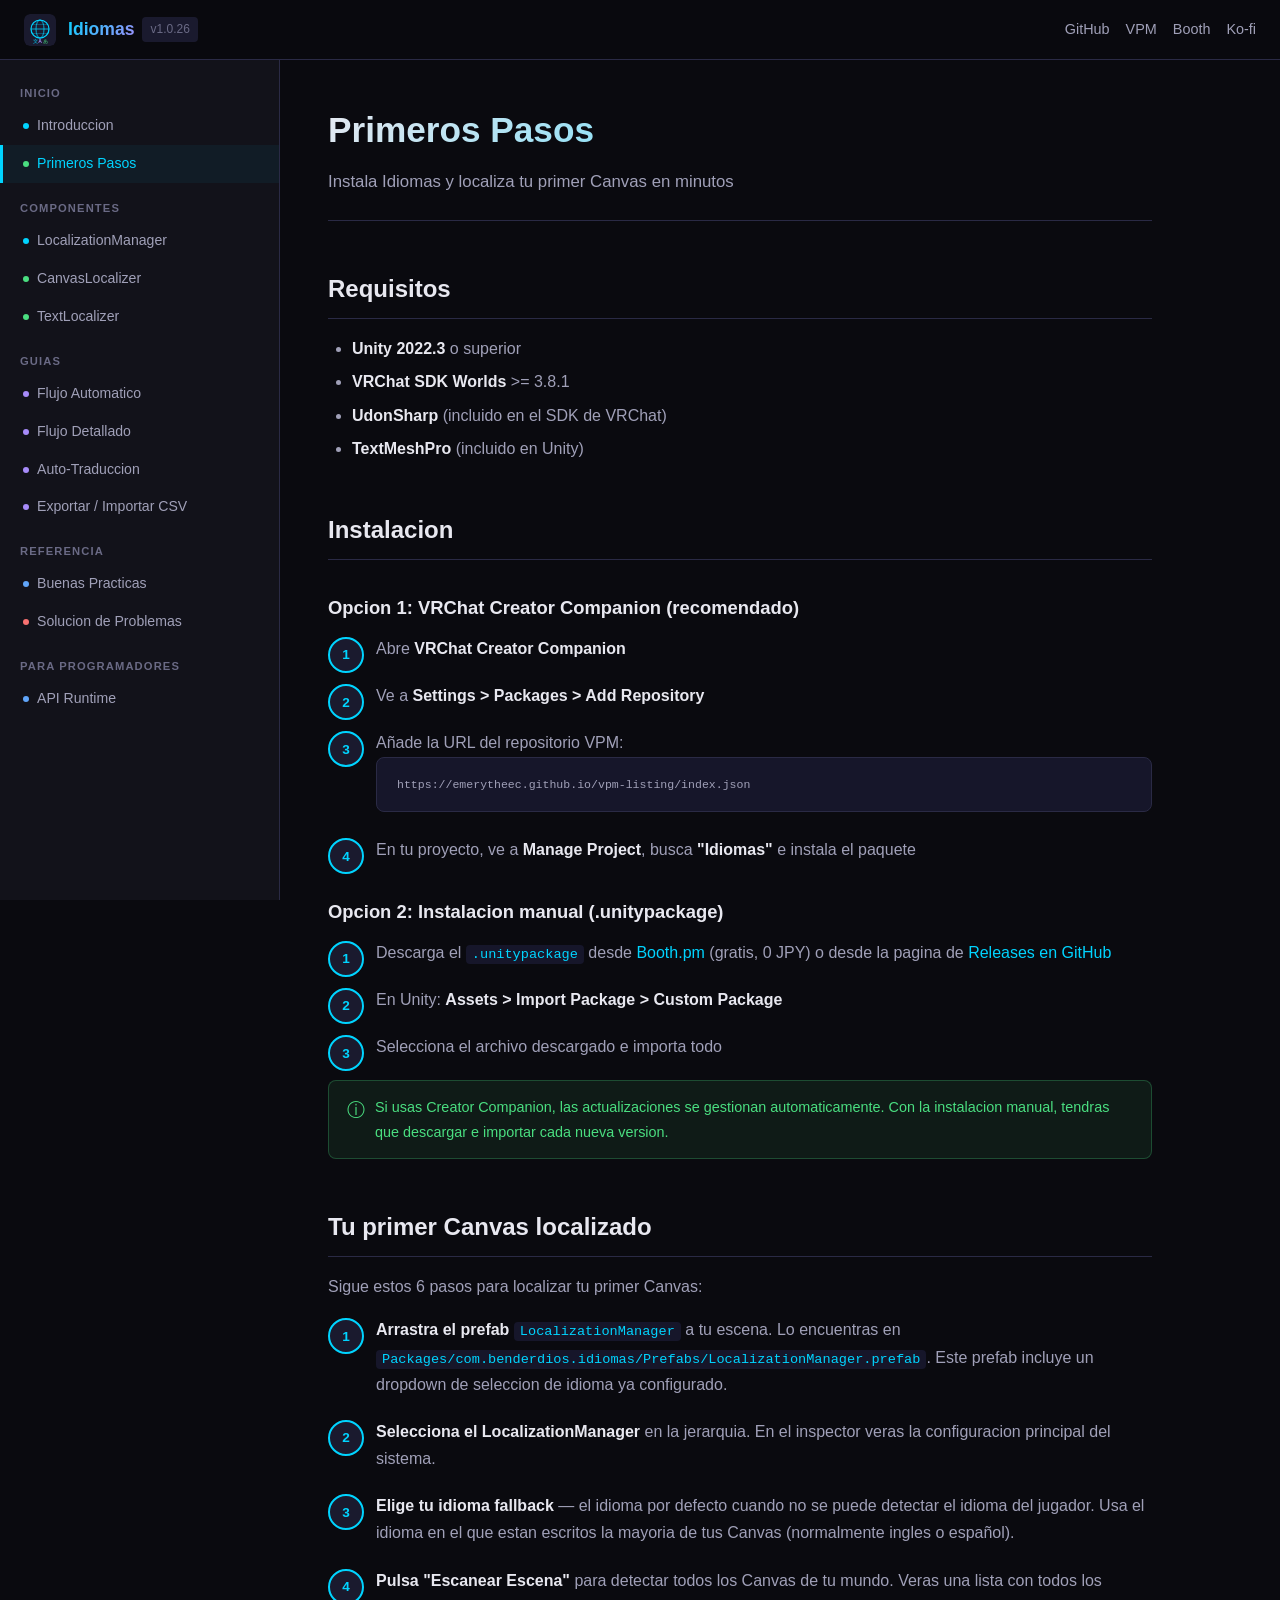
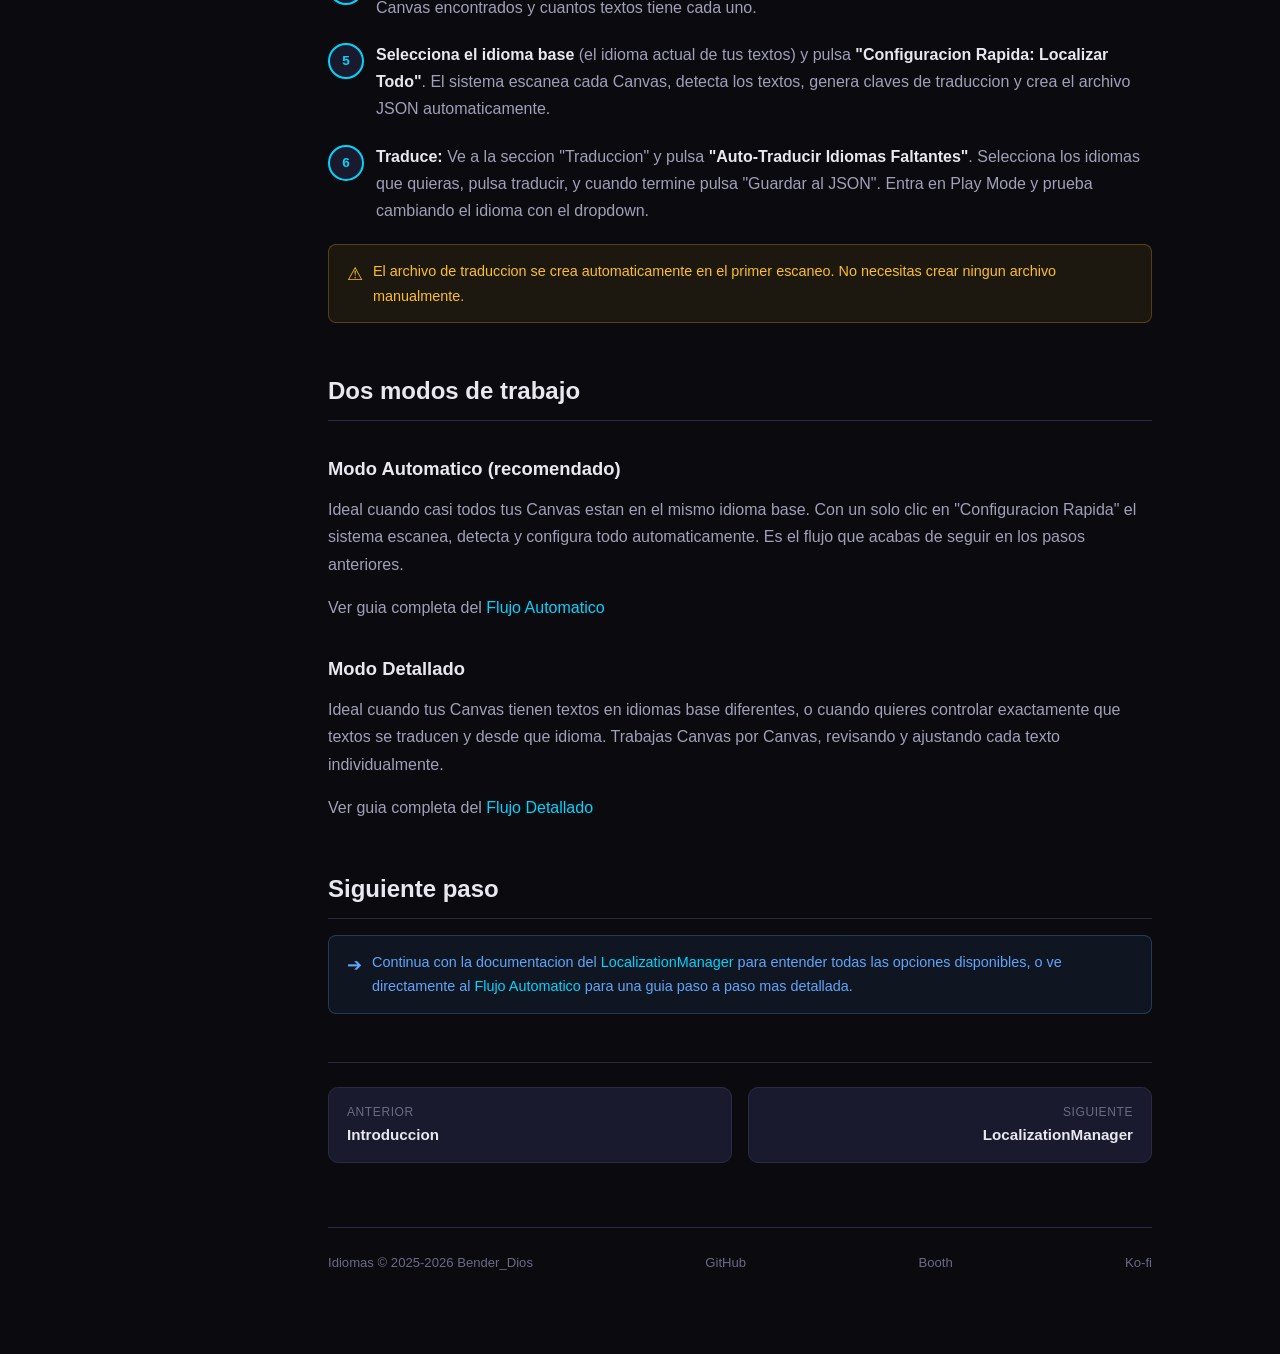
==== commit 5fa59f36: "Add Booth.pm link in header, footer and install section (v1.0.26)" ====
--- a/getting-started.html
+++ b/getting-started.html
@@ -13,10 +13,11 @@
   <a href="./index.html" class="header-logo">
     <img src="./assets/images/logo.svg" alt="Idiomas"><span>Idiomas</span>
   </a>
-  <span class="header-version">v1.0.25</span>
+  <span class="header-version">v1.0.26</span>
   <nav class="header-nav">
     <a href="https://github.com/emerytheec/Idiomas">GitHub</a>
     <a href="https://emerytheec.github.io/vpm-listing/">VPM</a>
+    <a href="https://bender-dios.booth.pm/items/8201435">Booth</a>
     <a href="https://ko-fi.com/bender_dios">Ko-fi</a>
   </nav>
   <button class="menu-toggle">&#9776;</button>
@@ -79,9 +80,9 @@
     <li>En tu proyecto, ve a <strong>Manage Project</strong>, busca <strong>"Idiomas"</strong> e instala el paquete</li>
   </ol>
 
-  <h3>Opcion 2: Instalacion manual</h3>
+  <h3>Opcion 2: Instalacion manual (.unitypackage)</h3>
   <ol class="steps">
-    <li>Descarga el <code>.unitypackage</code> desde la pagina de <a href="https://github.com/emerytheec/Idiomas/releases">Releases en GitHub</a></li>
+    <li>Descarga el <code>.unitypackage</code> desde <a href="https://bender-dios.booth.pm/items/8201435">Booth.pm</a> (gratis, 0 JPY) o desde la pagina de <a href="https://github.com/emerytheec/Idiomas/releases">Releases en GitHub</a></li>
     <li>En Unity: <strong>Assets &gt; Import Package &gt; Custom Package</strong></li>
     <li>Selecciona el archivo descargado e importa todo</li>
   </ol>
@@ -142,6 +143,7 @@
   <footer class="footer">
     <span>Idiomas &copy; 2025-2026 Bender_Dios</span>
     <a href="https://github.com/emerytheec/Idiomas">GitHub</a>
+    <a href="https://bender-dios.booth.pm/items/8201435">Booth</a>
     <a href="https://ko-fi.com/bender_dios">Ko-fi</a>
   </footer>
 </main>
